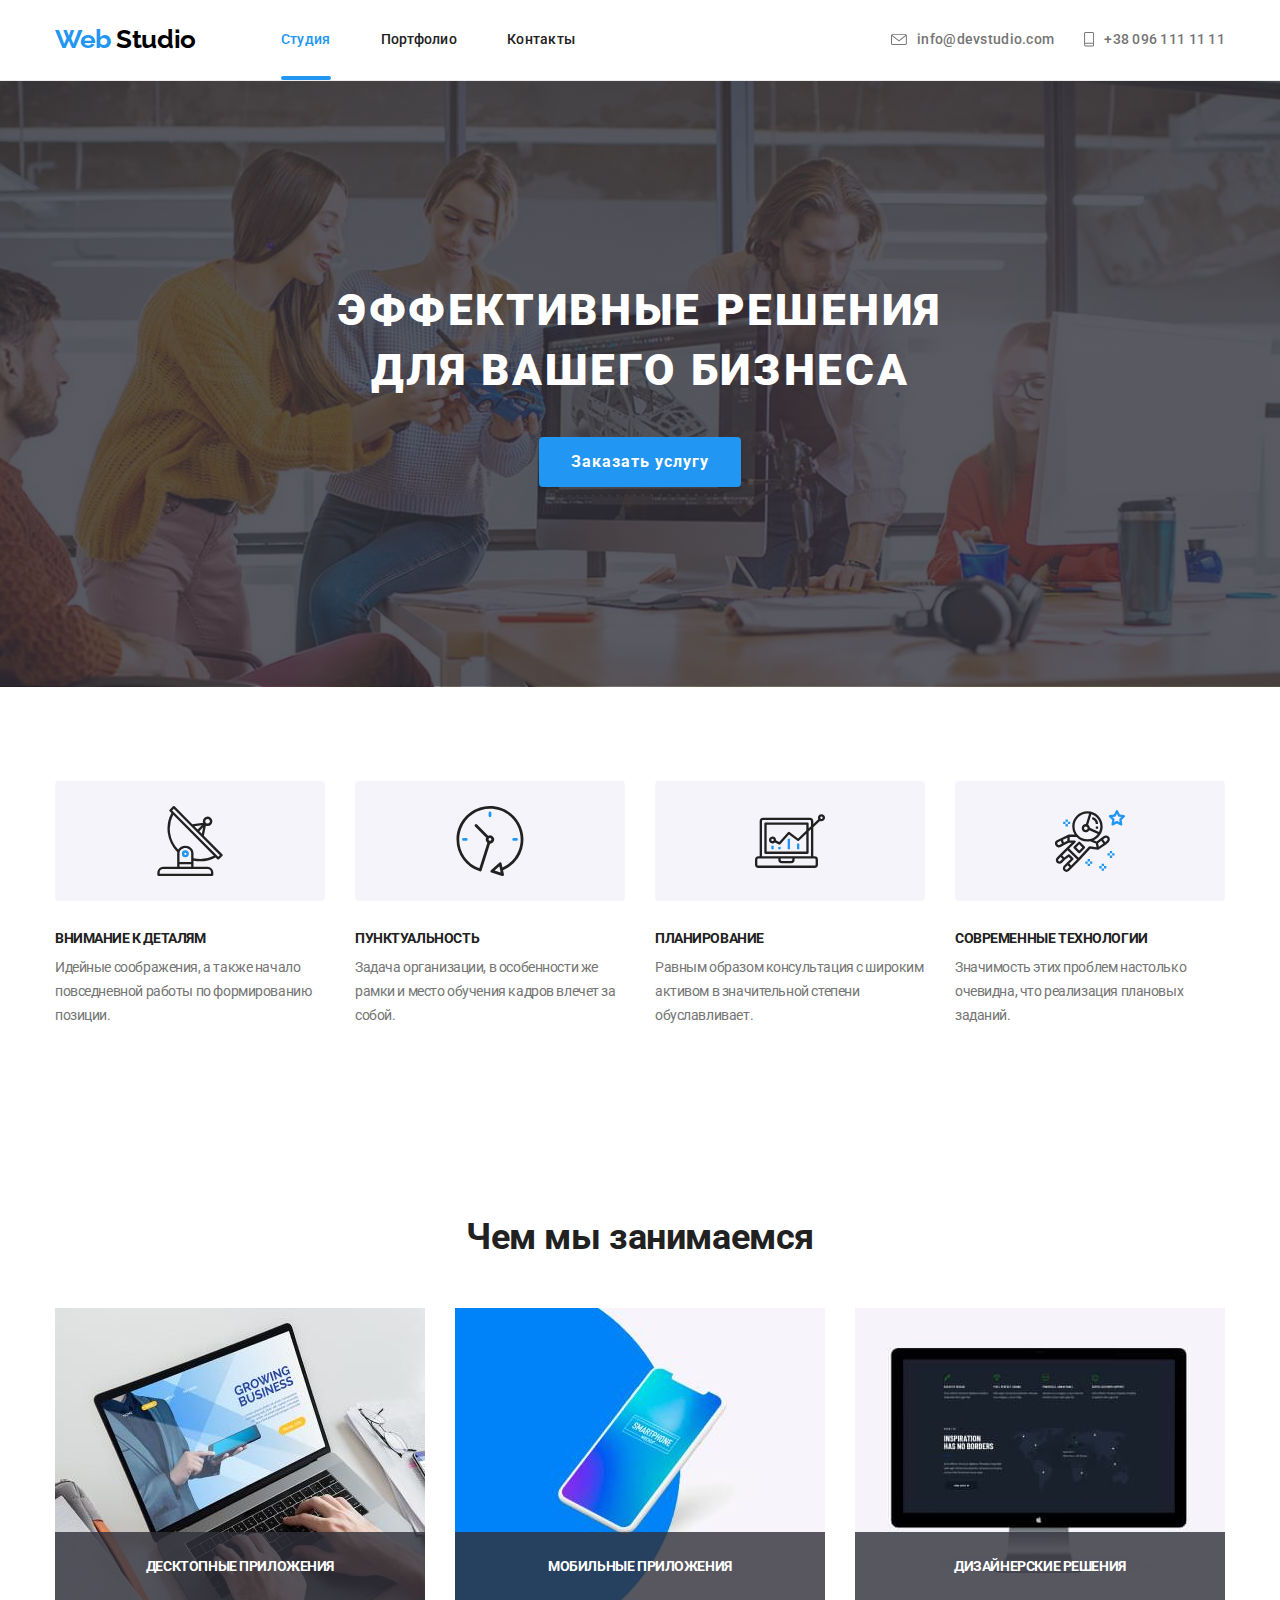
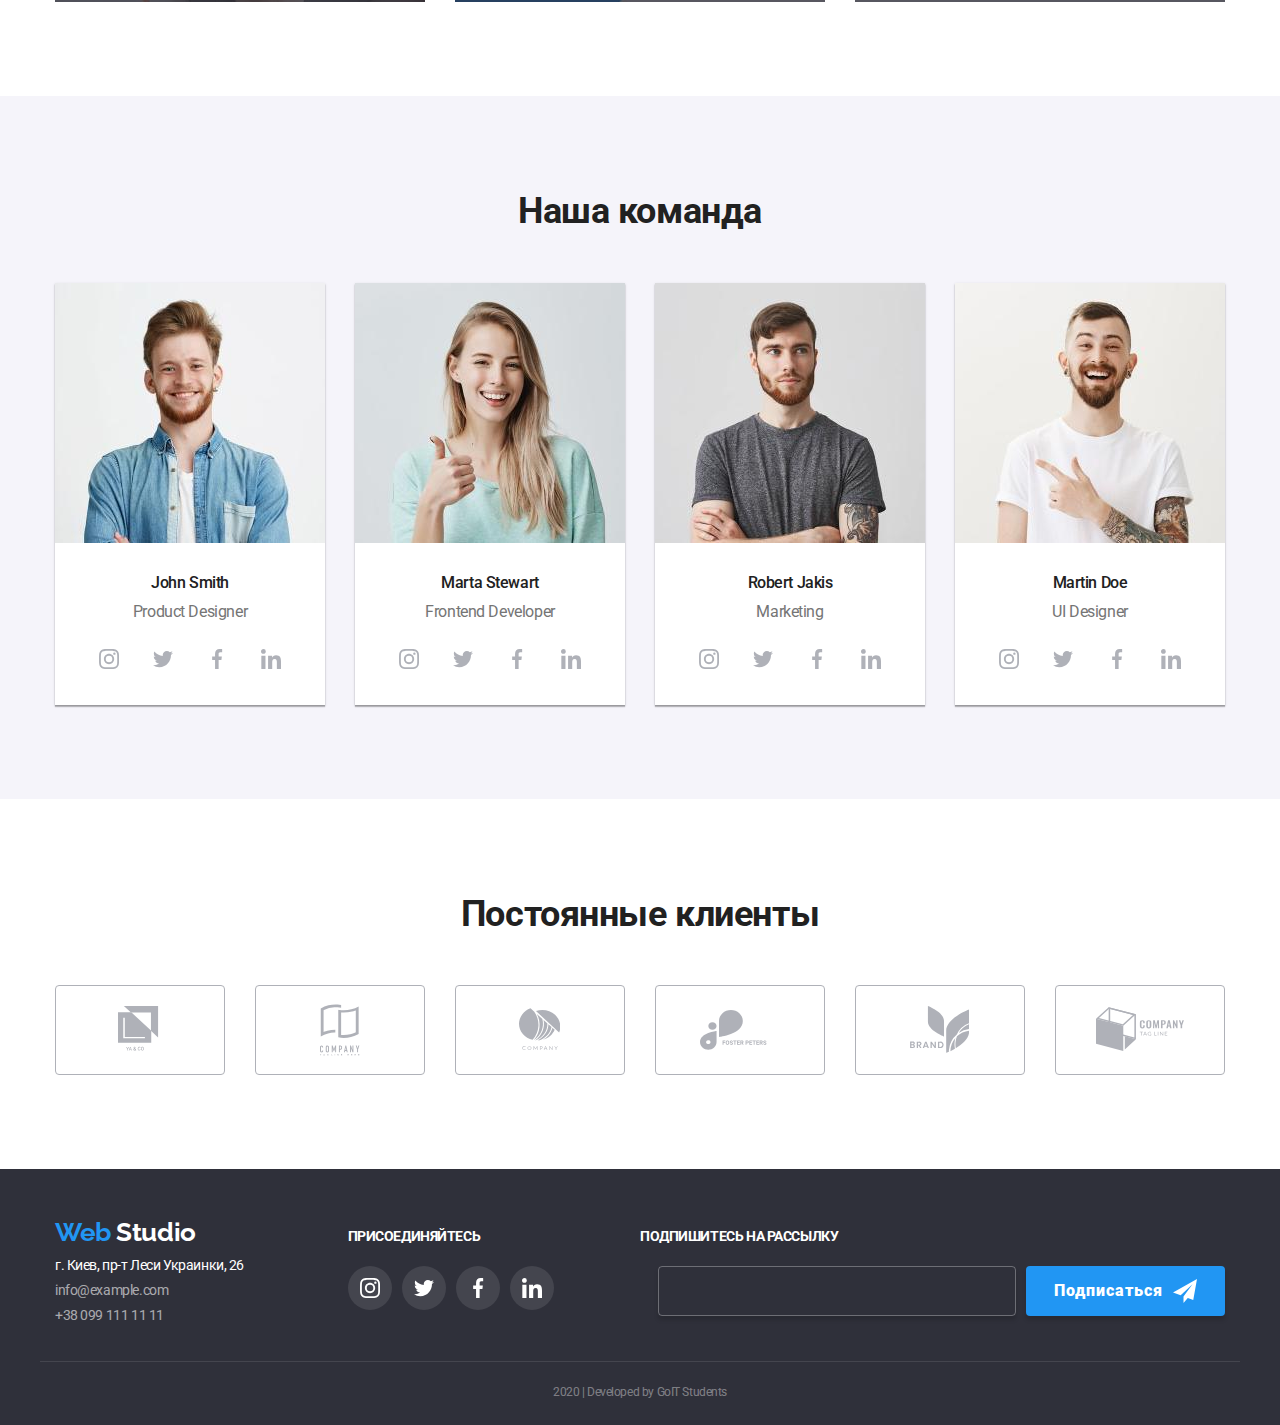
==== index.html @ 24234cf9 "добавляет переходы и анимации" ====
<!DOCTYPE html>
<html lang="ru">
  <head>
    <meta charset="UTF-8" />
    <meta name="viewport" content="width=device-width, initial-scale=1.0" />
    <title>Web Studio</title>
    <link
      href="https://fonts.googleapis.com/css2?family=Raleway:wght@700&family=Roboto:wght@400;500;700;900&display=swap"
      rel="stylesheet"
    />
    <link rel="stylesheet" href="./css/styles.css" />
  </head>

  <body>
    <header class="page-header">
      <div class="page-nav">
        <nav class="page-nav__list">
          <a href="./index.html" class="logo page-header__logo"
            >Web <span class="logo__accent">Studio</span></a
          >
          <ul class="site-nav">
            <li class="site-nav__item site-nav__item--active">
              <a
                href="./index.html"
                class="site-nav__link site-nav__link--active"
                ><span>Студия</span></a
              >
            </li>
            <li class="site-nav__item">
              <a href="./portfolio.html" class="site-nav__link">Портфолио</a>
            </li>
            <li class="site-nav__item">
              <a href="./contacts.html" class="site-nav__link">Контакты</a>
            </li>
          </ul>
        </nav>
        <ul class="contacts-list">
          <li class="contacts-list__item">
            <a href="./contacts.html" class="contacts-list__link">
              <svg class="contacts-list__icon" width="16" height="11.2">
                <use href="./images/sprite.svg#envelope"></use>
              </svg>
              info@devstudio.com
            </a>
          </li>
          <li class="contacts-list__item">
            <a href="tel:+380961111111" class="contacts-list__link">
              <svg class="contacts-list__icon" width="10" height="15">
                <use href="./images/sprite.svg#cell"></use>
              </svg>
              +38 096 111 11 11
            </a>
          </li>
        </ul>
      </div>
    </header>
    <main>
      <!-- hero -->

      <section class="hero-section">
        <div class="hero-container">
          <h1 class="hero-title">
            эффективные решения <br />
            для вашего бизнеса
          </h1>
          <a href="" class="button button--theme_hero">Заказать услугу</a>
        </div>
      </section>

      <!-- features -->
      <section class="section">
        <div class="container">
          <h2 class="container__title hidden">Наши приимущества</h2>
          <ul class="features">
            <li class="features__item">
              <div class="features__box">
                <svg class="features__icon">
                  <use href="./images/sprite.svg#antenna"></use>
                </svg>
              </div>
              <h3 class="features__title">Внимание к деталям</h3>
              <p class="features__description">
                Идейные соображения, а также начало повседневной работы по
                формированию позиции.
              </p>
            </li>
            <li class="features__item">
              <div class="features__box">
                <svg class="features__icon">
                  <use href="./images/sprite.svg#clock"></use>
                </svg>
              </div>
              <h3 class="features__title">Пунктуальность</h3>
              <p class="features__description">
                Задача организации, в особенности же рамки и место обучения
                кадров влечет за собой.
              </p>
            </li>
            <li class="features__item">
              <div class="features__box">
                <svg class="features__icon">
                  <use href="./images/sprite.svg#diagram"></use>
                </svg>
              </div>
              <h3 class="features__title">Планирование</h3>
              <p class="features__description">
                Равным образом консультация с широким активом в значительной
                степени обуславливает.
              </p>
            </li>
            <li class="features__item">
              <div class="features__box">
                <svg class="features__icon">
                  <use href="./images/sprite.svg#astronaut"></use>
                </svg>
              </div>
              <h3 class="features__title">Современные технологии</h3>
              <p class="features__description">
                Значимость этих проблем настолько очевидна, что реализация
                плановых заданий.
              </p>
            </li>
          </ul>
        </div>
      </section>

      <!-- occupation -->

      <section class="section">
        <div class="container">
          <h2 class="container__title">Чем мы занимаемся</h2>
          <ul class="occupation">
            <li class="occupation__item">
              <div class="occupation__image">
                <img
                  src="./images/desktop-app.jpg"
                  alt="картинка с ноутбуком"
                  width="370"
                  height="294"
                />
              </div>
              <p class="occupation__name">Десктопные приложения</p>
            </li>
            <li class="occupation__item">
              <div class="occupation__image">
                <img
                  src="./images/mobile-app.jpg"
                  alt="картинка с смартфоном"
                  width="370"
                  height="294"
                />
              </div>

              <p class="occupation__name">Мобильные приложения</p>
            </li>
            <li class="occupation__item">
              <div class="occupation__image">
                <img
                  src="./images/design-decisions.jpg"
                  alt="картинка с монитором"
                  width="370"
                  height="294"
                />
              </div>
              <p class="occupation__name">Дизайнерские решения</p>
            </li>
          </ul>
        </div>
      </section>

      <!-- developers -->

      <section class="section main_section">
        <div class="container">
          <h2 class="container__title">Наша команда</h2>
          <ul class="developers">
            <li class="developers__item">
              <img
                src="./images/john-smith.jpg"
                alt="John Smith"
                width="270"
                height="260"
                class="developers__image"
              />
              <div class="developers__meta">
                <h3 class="developers__name">John Smith</h3>
                <p class="developers__vocation">Product Designer</p>
                <ul class="social">
                  <li class="social__item">
                    <a
                      href="#"
                      aria-label="ссылка на instagram"
                      class="social__link"
                    >
                      <svg class="social__icon">
                        <use href="./images/sprite.svg#instagram"></use>
                      </svg>
                    </a>
                  </li>
                  <li class="social__item">
                    <a
                      href="#"
                      aria-label="ссылка на twitter"
                      class="social__link"
                    >
                      <svg class="social__icon">
                        <use href="./images/sprite.svg#twitter"></use>
                      </svg>
                    </a>
                  </li>
                  <li class="social__item">
                    <a
                      href="#"
                      aria-label="ссылка на facebook"
                      class="social__link"
                    >
                      <svg class="social__icon">
                        <use href="./images/sprite.svg#facebook"></use>
                      </svg>
                    </a>
                  </li>
                  <li class="social__item">
                    <a
                      href="#"
                      aria-label="ссылка на linkedin"
                      class="social__link"
                    >
                      <svg class="social__icon">
                        <use href="./images/sprite.svg#linkedin"></use>
                      </svg>
                    </a>
                  </li>
                </ul>
              </div>
            </li>
            <li class="developers__item">
              <img
                src="./images/marta-stewart.jpg"
                alt="Marta Stewart"
                width="270"
                height="260"
                class="developers__image"
              />
              <div class="developers__meta">
                <h3 class="developers__name">Marta Stewart</h3>
                <p class="developers__vocation">Frontend Developer</p>
                <ul class="social">
                  <li class="social__item">
                    <a
                      href="#"
                      aria-label="ссылка на instagram"
                      class="social__link"
                    >
                      <svg class="social__icon">
                        <use href="./images/sprite.svg#instagram"></use>
                      </svg>
                    </a>
                  </li>
                  <li class="social__item">
                    <a
                      href="#"
                      aria-label="ссылка на twitter"
                      class="social__link"
                    >
                      <svg class="social__icon">
                        <use href="./images/sprite.svg#twitter"></use>
                      </svg>
                    </a>
                  </li>
                  <li class="social__item">
                    <a
                      href="#"
                      aria-label="ссылка на facebook"
                      class="social__link"
                    >
                      <svg class="social__icon">
                        <use href="./images/sprite.svg#facebook"></use>
                      </svg>
                    </a>
                  </li>
                  <li class="social__item">
                    <a
                      href="#"
                      aria-label="ссылка на linkedin"
                      class="social__link"
                    >
                      <svg class="social__icon">
                        <use href="./images/sprite.svg#linkedin"></use>
                      </svg>
                    </a>
                  </li>
                </ul>
              </div>
            </li>
            <li class="developers__item">
              <img
                src="./images/robert-jakis.jpg"
                alt="Robert Jakis"
                width="270"
                height="260"
                class="developers__image"
              />
              <div class="developers__meta">
                <h3 class="developers__name">Robert Jakis</h3>
                <p class="developers__vocation">Marketing</p>
                <ul class="social">
                  <li class="social__item">
                    <a
                      href="#"
                      aria-label="ссылка на instagram"
                      class="social__link"
                    >
                      <svg class="social__icon">
                        <use href="./images/sprite.svg#instagram"></use>
                      </svg>
                    </a>
                  </li>
                  <li class="social__item">
                    <a
                      href="#"
                      aria-label="ссылка на twitter"
                      class="social__link"
                    >
                      <svg class="social__icon">
                        <use href="./images/sprite.svg#twitter"></use>
                      </svg>
                    </a>
                  </li>
                  <li class="social__item">
                    <a
                      href="#"
                      aria-label="ссылка на facebook"
                      class="social__link"
                    >
                      <svg class="social__icon">
                        <use href="./images/sprite.svg#facebook"></use>
                      </svg>
                    </a>
                  </li>
                  <li class="social__item">
                    <a
                      href="#"
                      aria-label="ссылка на linkedin"
                      class="social__link"
                    >
                      <svg class="social__icon">
                        <use href="./images/sprite.svg#linkedin"></use>
                      </svg>
                    </a>
                  </li>
                </ul>
              </div>
            </li>
            <li class="developers__item">
              <img
                src="./images/martin-doe.jpg"
                alt="Martin Doe"
                width="270"
                height="260"
                class="developers__image"
              />
              <div class="developers__meta">
                <h3 class="developers__name">Martin Doe</h3>
                <p class="developers__vocation">UI Designer</p>
                <ul class="social">
                  <li class="social__item">
                    <a
                      href="#"
                      aria-label="ссылка на instagram"
                      class="social__link"
                    >
                      <svg class="social__icon">
                        <use href="./images/sprite.svg#instagram"></use>
                      </svg>
                    </a>
                  </li>
                  <li class="social__item">
                    <a
                      href="#"
                      aria-label="ссылка на twitter"
                      class="social__link"
                    >
                      <svg class="social__icon">
                        <use href="./images/sprite.svg#twitter"></use>
                      </svg>
                    </a>
                  </li>
                  <li class="social__item">
                    <a
                      href="#"
                      aria-label="ссылка на facebook"
                      class="social__link"
                    >
                      <svg class="social__icon">
                        <use href="./images/sprite.svg#facebook"></use>
                      </svg>
                    </a>
                  </li>
                  <li class="social__item">
                    <a
                      href="#"
                      aria-label="ссылка на linkedin"
                      class="social__link"
                    >
                      <svg class="social__icon">
                        <use href="./images/sprite.svg#linkedin"></use>
                      </svg>
                    </a>
                  </li>
                </ul>
              </div>
            </li>
          </ul>
        </div>
      </section>

      <!-- clients -->

      <section class="section">
        <div class="container">
          <h2 class="container__title">Постоянные клиенты</h2>
          <ul class="clients">
            <li class="clients__item">
              <a href="#" class="clients__link">
                <svg class="clients__icon" width="44px" height="49px">
                  <use href="./images/sprite.svg#logo-1"></use>
                </svg>
              </a>
            </li>
            <li class="clients__item">
              <a href="#" class="clients__link">
                <svg class="clients__icon" width="40px" height="52px">
                  <use href="./images/sprite.svg#logo-2"></use>
                </svg>
              </a>
            </li>
            <li class="clients__item">
              <a href="#" class="clients__link">
                <svg class="clients__icon" width="41px" height="43px">
                  <use href="./images/sprite.svg#logo-3"></use>
                </svg>
              </a>
            </li>
            <li class="clients__item">
              <a href="#" class="clients__link">
                <svg class="clients__icon" width="80px" height="42px">
                  <use href="./images/sprite.svg#logo-4"></use>
                </svg>
              </a>
            </li>
            <li class="clients__item">
              <a href="#" class="clients__link">
                <svg class="clients__icon" width="59px" height="47px">
                  <use href="./images/sprite.svg#logo-5"></use>
                </svg>
              </a>
            </li>
            <li class="clients__item">
              <a href="#" class="clients__link">
                <svg class="clients__icon" width="88px" height="45px">
                  <use href="./images/sprite.svg#logo-6"></use>
                </svg>
              </a>
            </li>
          </ul>
        </div>
      </section>
    </main>

    <!-- footer -->

    <footer>
      <div class="container-footer">
        <div class="address-box">
          <a href="./index.html" class="logo address-box__logo"
            >Web <span class="logo__accent logo__accent--invers">Studio</span>
          </a>
          <address class="address">
            <p class="address__item address__item--main-color">
              г. Киев, пр-т Леси Украинки, 26
            </p>
            <a href="mailto:info@devstudio.com" class="address__link"
              ><p class="address__item">info@example.com</p></a
            >
            <a href="tel:+380961111111" class="address__link"
              ><p class="address__item">+38 099 111 11 11</p></a
            >
          </address>
        </div>
        <div class="connection-box">
          <b class="connection-box__title">присоединяйтесь</b>
          <ul class="social">
            <li class="social__item">
              <a
                href="#"
                aria-label="ссылка на instagram"
                class="social__link social__link--theme_footer"
              >
                <svg class="social__icon social__icon--theme_footer">
                  <use href="./images/sprite.svg#instagram"></use>
                </svg>
              </a>
            </li>
            <li class="social__item">
              <a
                href="#"
                aria-label="ссылка на twitter"
                class="social__link social__link--theme_footer"
              >
                <svg class="social__icon social__icon--theme_footer">
                  <use href="./images/sprite.svg#twitter"></use>
                </svg>
              </a>
            </li>
            <li class="social__item">
              <a
                href="#"
                aria-label="ссылка на facebook"
                class="social__link social__link--theme_footer"
              >
                <svg class="social__icon social__icon--theme_footer">
                  <use href="./images/sprite.svg#facebook"></use>
                </svg>
              </a>
            </li>
            <li class="social__item">
              <a
                href="#"
                aria-label="ссылка на linkedin"
                class="social__link social__link--theme_footer"
              >
                <svg class="social__icon social__icon--theme_footer">
                  <use href="./images/sprite.svg#linkedin"></use>
                </svg>
              </a>
            </li>
          </ul>
        </div>
        <div class="subscribe-box">
          <b class="subscribe-box__title">Подпишитесь на рассылку</b>
          <div class="subscribe-box__form">
            <input type="email" name="E-mail" class="input" />
            <button class="button button--theme_footer">
              Подписаться
              <svg class="icon-plane" width="24" height="24">
                <use href="./images/sprite.svg#plane"></use>
              </svg>
            </button>
          </div>
        </div>
      </div>
      <div class="copyright">2020 | Developed by GoIT Students</div>
    </footer>
  </body>
</html>
---- css/styles.css ----
html {
  box-sizing: border-box;
}
*,
*::before,
*::after {
  box-sizing: inherit;
}

/* цвет основного текста #212121; */
/* вторичный цвет текста  #757575; */
/* белый #ffffff; */
/* черный #000000; */
/* акцент #2196F3; */
/* вторичный цвет фона #F5F4FA; */
/* фон накладной rgba(47, 48, 58, 0.8); */
/* иконки соцсетей и клиентов #AFB1B8; */
/* контакты в футоре color rgba(255, 255, 255, 0.6); */
/* бекграунд соцсетей в футоре rgba(255, 255, 255, 0.1); */
/* рамка для имейла в футоре rgba(255, 255, 255, 0.3); */
/* цвет копирайта rgba(255, 255, 255, 0.4); */
/* цвет бордера #ECECEC; */

:root {
  --primary-white-color: #ffffff;
  --primary-text-color: #212121;
  --secondary-text-color: #757575;
  --accent-color: #2196f3;
  --black-color: #000000;
  --secondary-bg-color: #f5f4fa;
  --underground-color: rgba(47, 48, 58, 0.8);
  --icons-color: #afb1b8;
  --footer_contacts-color: rgba(255, 255, 255, 0.6);
}

body {
  background-color: var(--primary-white-color);
  color: var(--primary-text-color);
  font-family: Roboto, sans-serif;
  font-style: normal;
  letter-spacing: -0.03em;
  font-size: 14px;
  line-height: 1.14;
  margin: 0;
  padding: 0;
}

/* utilities */

ul {
  padding: 0;
  margin: 0;
  list-style: none;
}

li {
  display: inline-block;
}

a {
  display: block;
  text-decoration: none;
  color: inherit;
}

h1,
h2,
h3,
h4,
h5,
h6,
p {
  padding: 0;
  margin: 0;
}

img {
  display: block;
}

button {
  display: inline-block;
}

/* logo */

.logo {
  display: box;
  color: var(--accent-color);
  font-family: Raleway, sans-serif;
  font-weight: bold;
  font-size: 26px;
  line-height: 1.2;
  transition: transform 250ms cubic-bezier(0.4, 0, 0.2, 1);
}

.logo:hover,
.logo:focus {
  transform: scale(1.1);
}

.logo__accent {
  color: var(--black-color);
}

.page-header__logo {
  margin-right: 85px;
}

.address-box__logo {
  /* display: flex;
  text-align: center; */
  margin-bottom: 10px;
}

.logo__accent--invers {
  color: var(--primary-white-color);
}

.button {
  display: inline-flex;
  align-items: center;
  font-size: 16px;
  border-radius: 4px;
  font: inherit;
  border-style: none;
  cursor: pointer;
  transition: transform 250ms cubic-bezier(0.4, 0, 0.2, 1);
}

.button:hover,
.button:focus {
  transform: scale(1.1);
}

.button--theme_hero {
  padding: 10px 32px;
  font-size: 16px;
  background-color: #2196f3;
  color: var(--primary-white-color);
  font-weight: bold;
  line-height: 1.87;
  letter-spacing: 0.06em;
  box-shadow: 0px 4px 4px rgba(0, 0, 0, 0.15);
}

.button--theme_footer {
  padding: 10px 28px;
  font-size: 16px;
  background-color: #2196f3;
  color: var(--primary-white-color);
  font-weight: 900;
  line-height: 1.87;
  letter-spacing: 0.06em;
  box-shadow: 0px 4px 4px rgba(0, 0, 0, 0.15);
}

.icon-plane {
  fill: var(--primary-white-color);
  margin-left: 10px;
}

/* .button--footer::after {
  content: '';
  width: 24px;
  height: 24px;
  margin-left: 10px;
  background-image: url('../images/plane.svg');
  background-size: contain;
} */

.button--theme_portfolio {
  padding: 6px 22px;
  font-size: 16px;
  background-color: #f5f4fa;
  color: #212121;
  font-weight: 500;
  line-height: 1.62;
}

.button--theme_portfolio:hover,
.button--theme_portfolio:focus {
  color: var(--primary-white-color);
  background-color: var(--accent-color);
  box-shadow: 0px 2px 2px rgba(0, 0, 0, 0.12), 0px 1px 2px rgba(0, 0, 0, 0.08),
    0px 3px 1px rgba(0, 0, 0, 0.1);
}

.social {
  display: flex;
}

.social__item:not(:last-child) {
  margin-right: 10px;
}

.social__item {
}

.social__link {
  display: flex;
  justify-content: center;
  align-items: center;
  width: 44px;
  height: 44px;
  color: var(--icons-color);
  border-radius: 50%;
  transition: transform 250ms cubic-bezier(0.4, 0, 0.2, 1);
}

.social__link--theme_footer {
  background-color: rgba(255, 255, 255, 0.1);
}

.social__link:hover,
.social__link:focus {
  color: var(--primary-white-color);
  background-color: var(--accent-color);
  transform: scale(1.1);
}

.social__icon {
  width: 20px;
  height: 20px;
  fill: currentColor;
}

.social__icon--theme_footer {
  width: 20px;
  height: 20px;
  fill: var(--primary-white-color);
}

.container {
  width: 1200px;
  padding-left: 15px;
  padding-right: 15px;
  padding-top: 94px;
  padding-bottom: 94px;
  margin-left: auto;
  margin-right: auto;
  text-align: center;
}

.page-nav,
.container-footer {
  width: 1200px;
  padding-left: 15px;
  padding-right: 15px;
  margin-left: auto;
  margin-right: auto;
  display: flex;
}

.container__title {
  margin-bottom: 50px;
  font-weight: bold;
  font-size: 36px;
  line-height: 1.17;
}

/* header */

.page-header {
  border-bottom: 1px solid #ececec;
}

.page-nav__list {
  display: flex;
  align-items: center;
}

.site-nav {
  display: flex;
}

.site-nav__item {
  position: relative;
  color: inherit;
  transition: transform 250ms cubic-bezier(0.4, 0, 0.2, 1);

  font-weight: 500;
  letter-spacing: 0.02em;
}

.site-nav__item:not(:last-child) {
  margin-right: 50px;
}

.site-nav__item:hover,
.site-nav__item:focus {
  color: var(--accent-color);
}

.site-nav__link--active::after {
  content: '';
  display: block;
  width: 100%;
  height: 4px;
  position: absolute;
  bottom: 0;

  background: var(--accent-color);
  border-radius: 2px;
}

.site-nav__link {
  display: block;
  padding: 32px 0 32px 0;
  transition: transform 250ms cubic-bezier(0.4, 0, 0.2, 1);
}

.site-nav__link:hover,
.site-nav__link:focus {
  color: var(--accent-color);
}

.site-nav__link--active {
  color: var(--accent-color);
}

.contacts-list {
  display: flex;
  align-items: center;
  margin-left: auto;
}

.contacts-list__item:not(:last-child) {
  margin-right: 30px;
}

.contacts-list__link {
  display: flex;
  color: var(--secondary-text-color);
  font-weight: 500;
  letter-spacing: 0.02em;
  align-items: center;
  transition: transform 250ms cubic-bezier(0.4, 0, 0.2, 1);
}

.contacts-list__link:hover,
.contacts-list__link:focus {
  color: var(--accent-color);
  transform: scale(1.1);
}

.contacts-list__icon {
  margin-right: 10px;
  fill: currentColor;
}

/* hero */

.hero-section {
  max-width: 1600px;
  min-height: 600px;
  margin-left: auto;
  margin-right: auto;
  /* outline: 1px solid black; */
  background-image: linear-gradient(
      to right,
      rgba(47, 48, 58, 0.8),
      rgba(47, 48, 58, 0.8)
    ),
    url('../images/hero.jpg');
  background-repeat: no-repeat;
  background-position: center;
  background-size: cover;
}

.hero-container {
  padding: 200px 0 200px 0;
  text-align: center;
}

.hero-title {
  margin-bottom: 36px;
  font-weight: 900;
  font-size: 44px;
  line-height: 1.36;
  letter-spacing: 0.06em;
  text-transform: uppercase;
  color: var(--primary-white-color);
}

/* features */

.features {
  display: flex;
}

.features__item {
  width: calc((100% - 3 * 30px) / 4);
}

.features__item:not(:last-child) {
  margin-right: 30px;
}

.features__box {
  display: flex;
  height: 120px;
  background-color: var(--secondary-bg-color);
  border-radius: 4px;
  margin-bottom: 30px;
  align-items: center;
  justify-content: center;
}

.features__icon {
  width: 70px;
  height: 70px;
}

.features__title {
  text-align: start;
  font-size: 14px;
  font-weight: bold;
  margin-bottom: 10px;
  text-transform: uppercase;
}

.features__description {
  text-align: start;
  line-height: 1.71;
  margin-bottom: 0;
  color: var(--secondary-text-color);
}

/* occupation */

.occupation {
  display: flex;
}

.occupation__item {
  width: calc((100% - 2 * 30px) / 3);
  position: relative;
}

.occupation__item:not(:last-child) {
  margin-right: 30px;
}

.occupation__name {
  padding: 27px 0 27px 0;
  font-weight: bold;
  text-transform: uppercase;
  color: var(--primary-white-color);
  width: 100%;
  height: 70px;
  background: var(--underground-color);
  border-radius: 0px 0px 0px 0px;

  position: absolute;
  bottom: 0;
}

/* developers */

.main_section {
  background-color: var(--secondary-bg-color);
}

.developers {
  display: flex;
}

.developers__item {
  width: clac((100% - 3 * 30px) / 4);
  background-color: var(--primary-white-color);
  box-shadow: 0px 2px 1px rgba(0, 0, 0, 0.2), 0px 1px 1px rgba(0, 0, 0, 0.14),
    0px 1px 3px rgba(0, 0, 0, 0.12);
}

.developers__item:not(:last-child) {
  margin-right: 30px;
}

.developers__meta {
  padding: 30px 32px 24px 32px;
}

.developers__name {
  margin-bottom: 10px;
  font-weight: 500;
  font-size: 16px;
  line-height: 1.19;
}

.developers__vocation {
  margin-bottom: 16px;
  font-size: 16px;
  line-height: 1.19;
  color: var(--secondary-text-color);
}

.developers__image {
  display: block;
}

/* clients */

.clients {
  display: flex;
}

.clients__item {
  width: calc((100% - 5 * 30px) / 6);
}

.clients__item:not(:last-child) {
  margin-right: 30px;
}

.clients__link:hover,
.clients__link:focus {
  color: var(--accent-color);
  border: 1px solid var(--accent-color);
  background-color: var(--primary-white-color);
  transform: scale(1.1);
}

.clients__link {
  display: flex;

  width: 170px;
  height: 90px;
  justify-content: center;
  align-items: center;
  color: var(--icons-color);
  border: 1px solid var(--icons-color);
  border-radius: 4px;
  transition: transform 250ms cubic-bezier(0.4, 0, 0.2, 1);
}

.clients__icon {
  fill: currentColor;
}

/* footer */

footer {
  background: #2f303a;
}

.container-footer {
  display: flex;
  align-items: baseline;
  padding: 48px 15px 28px 15px;
}

.address-box {
  width: 25%;
}

.address {
  font-style: inherit;
}

.address__item {
  margin-bottom: 9px;
  font-size: inherit;
  color: var(--footer_contacts-color);
  transition: transform 250ms cubic-bezier(0.4, 0, 0.2, 1);
}

.address__item--main-color {
  color: var(--primary-white-color);
}

.address__link {
  display: flex;
}

.address__link:hover .address__item {
  color: var(--primary-white-color);
  transform: scale(1.1);
}

.connection-box__title,
.subscribe-box__title {
  display: inline-block;
  margin-bottom: 21px;
  font-size: inherit;
  font-weight: bold;
  text-transform: uppercase;
  color: var(--primary-white-color);
}

.connection-box {
  width: 25%;
}

.subscribe-box {
  width: 50%;
  margin-left: auto;
}

.subscribe-box__form {
  display: flex;
  justify-content: end;
}
.input {
  display: inline-block;
  width: 358px;
  height: 50px;
  background-color: inherit;
  border: 1px solid rgba(255, 255, 255, 0.3);
  box-sizing: border-box;
  box-shadow: 0px 4px 4px rgba(0, 0, 0, 0.15);
  border-radius: 4px;
  margin-right: 10px;
}

.container-footer {
  border-bottom: 1px solid rgba(255, 255, 255, 0.1);
}

.copyright {
  padding-top: 18px;
  padding-bottom: 21px;
  display: flex;
  justify-content: center;
  font-size: 12px;
  line-height: 2;
  color: rgba(255, 255, 255, 0.4);
}

/* portfolio */

.button-list {
  display: flex;
  justify-content: center;
  margin-bottom: 50px;
}

.button-list_item:not(:last-child) {
  margin-right: 8px;
}

.card-set {
  display: flex;
  flex-wrap: wrap;
}

.card-set__item {
  display: inline-block;
  width: calc((100% - 2 * 30px) / 3);
  border: 1px solid #eeeeee;
}

.card-set__item:hover,
.card-set__item:focus {
  box-shadow: 1px 4px 6px rgba(0, 0, 0, 0.16), 0px 4px 4px rgba(0, 0, 0, 0.06),
    0px 1px 1px rgba(0, 0, 0, 0.12);
}

.card-set__item:not(:nth-child(3n)) {
  margin-right: 30px;
}

.card-set__item:not(:nth-last-child(-n + 3)) {
  margin-bottom: 30px;
}

.card-set__meta {
  padding: 20px 24px;
}

.card-set__name {
  margin-bottom: 4px;
  text-align: start;
  font-weight: bold;
  font-size: 18px;
  line-height: 2;
  letter-spacing: 0.06em;
  color: var(--primary-text-color);
}

.card-set__product {
  text-align: start;
  font-size: 16px;
  line-height: 1.87;
  color: var(--secondary-text-color);
}

.card-set__thumb {
  position: relative;
  overflow: hidden;
}

.overlay {
  position: absolute;
  top: 0;
  left: 0;
  width: 100%;
  height: 100%;
  background-color: rgba(33, 150, 243, 0.9);

  transform: translateY(100%);
  opacity: 0;
  transition: transform 250ms cubic-bezier(0.4, 0, 0.2, 1),
    opacity 250ms cubic-bezier(0.4, 0, 0.2, 1);
}

.overlay__text {
  display: inline-block;
  padding: 63px 24px;
  text-align: start;
  color: var(--primary-white-color);
  font-size: 18px;
  line-height: 1.56;
}

.card-set__item:hover .overlay,
.card-set__item:focus .overlay {
  transform: translateX(0);
  opacity: 1;
}

.card-set__img {
  display: block;
}

.hidden {
  position: absolute;
  opacity: 0;
}

.contacts-title {
  color: red;
  text-align: center;
  padding: 100px 0 100px 0;
}
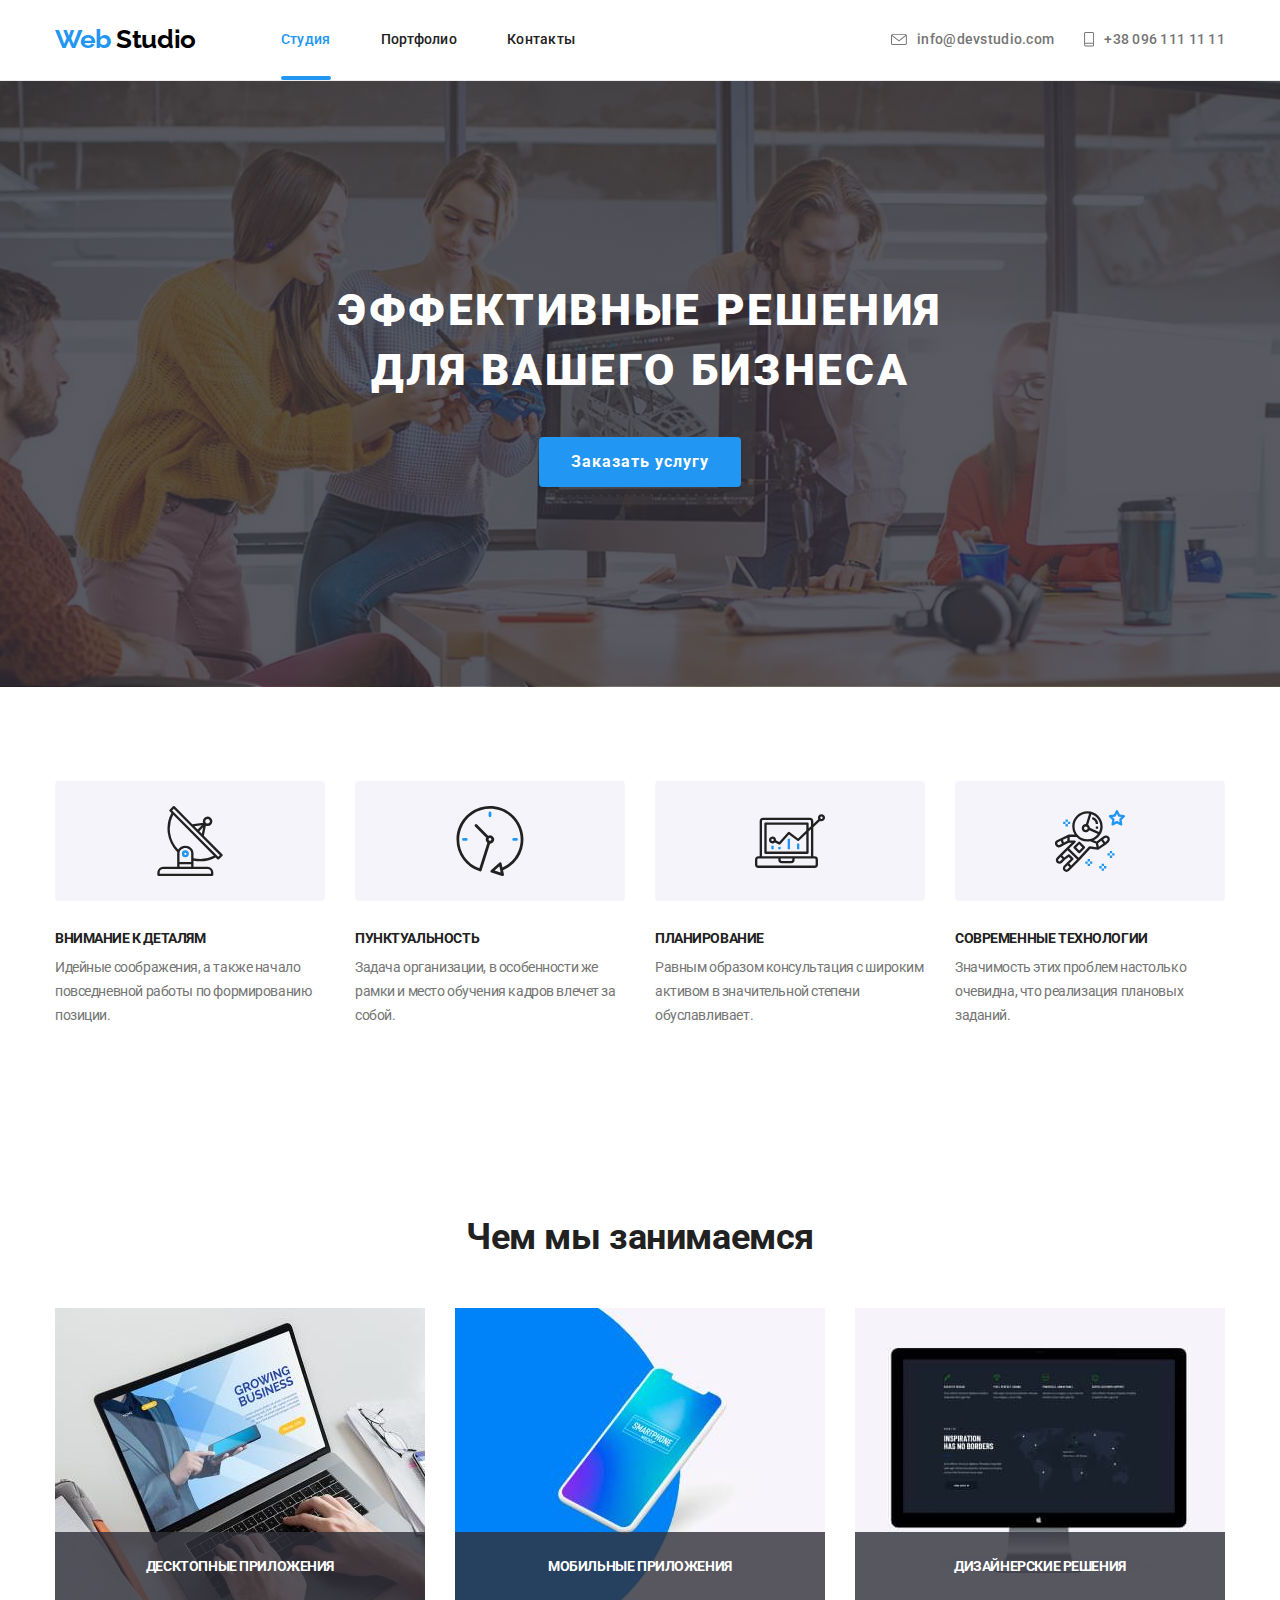
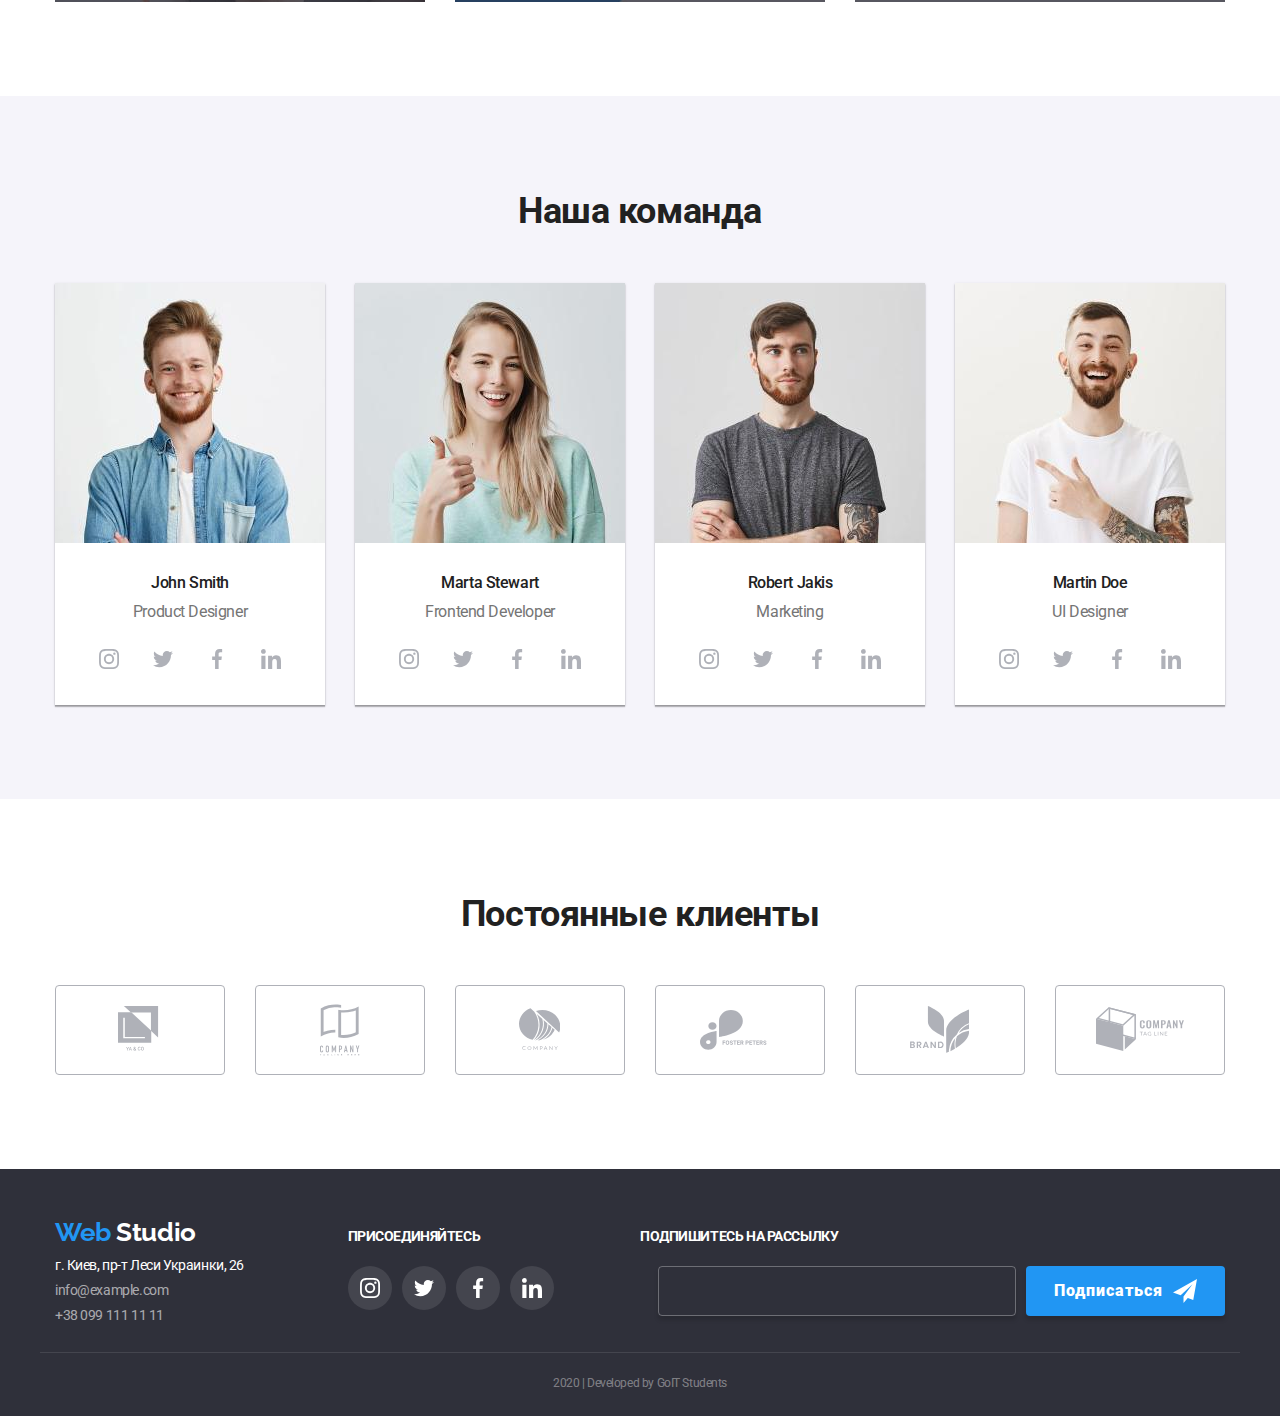
==== commit 2fa32b88: "добавляет анимацию в навигации" ====
--- a/index.html
+++ b/index.html
@@ -23,7 +23,7 @@
               <a
                 href="./index.html"
                 class="site-nav__link site-nav__link--active"
-                ><span>Студия</span></a
+                >Студия</a
               >
             </li>
             <li class="site-nav__item">
@@ -476,9 +476,11 @@
             >Web <span class="logo__accent logo__accent--invers">Studio</span>
           </a>
           <address class="address">
-            <p class="address__item address__item--main-color">
-              г. Киев, пр-т Леси Украинки, 26
-            </p>
+            <a href="" class="address__link"
+              ><p class="address__item address__item--main-color">
+                г. Киев, пр-т Леси Украинки, 26
+              </p></a
+            >
             <a href="mailto:info@devstudio.com" class="address__link"
               ><p class="address__item">info@example.com</p></a
             >
--- a/css/styles.css
+++ b/css/styles.css
@@ -108,8 +108,6 @@
 }
 
 .address-box__logo {
-  /* display: flex;
-  text-align: center; */
   margin-bottom: 10px;
 }
 
@@ -276,23 +274,13 @@
 
 .site-nav__item {
   position: relative;
-  color: inherit;
-  transition: transform 250ms cubic-bezier(0.4, 0, 0.2, 1);
-
-  font-weight: 500;
-  letter-spacing: 0.02em;
 }
 
 .site-nav__item:not(:last-child) {
   margin-right: 50px;
 }
 
-.site-nav__item:hover,
-.site-nav__item:focus {
-  color: var(--accent-color);
-}
-
-.site-nav__link--active::after {
+.site-nav__item--active::after {
   content: '';
   display: block;
   width: 100%;
@@ -306,6 +294,9 @@
 
 .site-nav__link {
   display: block;
+  color: inherit;
+  font-weight: 500;
+  letter-spacing: 0.02em;
   padding: 32px 0 32px 0;
   transition: transform 250ms cubic-bezier(0.4, 0, 0.2, 1);
 }
@@ -313,6 +304,7 @@
 .site-nav__link:hover,
 .site-nav__link:focus {
   color: var(--accent-color);
+  transform: scale(1.1);
 }
 
 .site-nav__link--active {
@@ -551,6 +543,8 @@
 }
 
 .address-box {
+  display: flex;
+  flex-direction: column;
   width: 25%;
 }
 
@@ -559,7 +553,6 @@
 }
 
 .address__item {
-  margin-bottom: 9px;
   font-size: inherit;
   color: var(--footer_contacts-color);
   transition: transform 250ms cubic-bezier(0.4, 0, 0.2, 1);
@@ -571,6 +564,10 @@
 
 .address__link {
   display: flex;
+}
+
+.address__link:not(:last-child) {
+  margin-bottom: 9px;
 }
 
 .address__link:hover .address__item {
